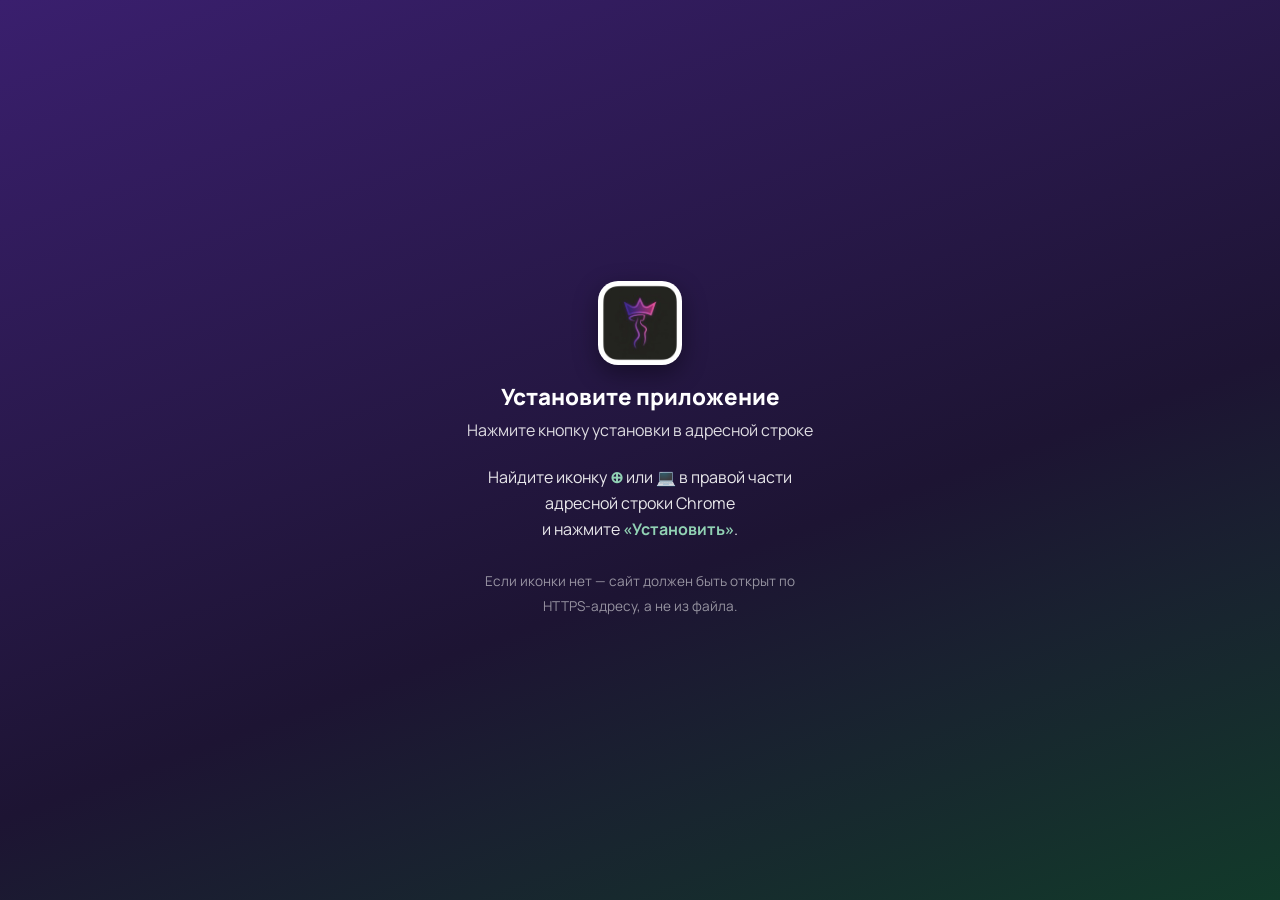
==== main.html @ 896938e8 "Приложение «Осанка и пресс» PWA: осанка (7 тренировок), пресс (8 тренировок), меню для плоского живо" ====
<!DOCTYPE html>
<html lang="ru">
<head>
  <meta charset="UTF-8" />
  <meta name="viewport" content="width=device-width, initial-scale=1, viewport-fit=cover" />
  <meta name="theme-color" content="#7a4bd1" />
  <title>Осанка и пресс</title>
  <link rel="manifest" href="manifest.json">
  <link rel="apple-touch-icon" href="icon-192.png">
  <link rel="preconnect" href="https://fonts.googleapis.com">
  <link rel="preconnect" href="https://fonts.gstatic.com" crossorigin>
  <link href="https://fonts.googleapis.com/css2?family=Manrope:wght@500;600;700;800&display=swap" rel="stylesheet">
  <link rel="stylesheet" href="app.css">
  <script src="access-control.js"></script>
</head>
<body>
  <div class="app">
    <header class="hero">
      <img src="images/main.jpg" alt="Наталья Макаренко">
    </header>
    <div class="hero-text">
        <span class="eyebrow">Программа Натальи Макаренко</span>
        <h1>Осанка<br>и пресс</h1>
        <p>Ровная спина и плоский живот — дома, без инвентаря</p>
    </div>

    <button class="welcome-video" id="welcome-video-btn">
      <div class="play-circle" data-icon="play"></div>
      <div>
        <strong>Приветственное видео</strong>
        <span>Начните знакомство с программой отсюда</span>
      </div>
    </button>

    <div class="row2">
      <button class="chip-btn" id="welcome-text-btn">
        <div class="chip-ico ico-violet" data-icon="heart"></div>
        Приветствие
      </button>
      <button class="chip-btn" id="instruction-btn">
        <div class="chip-ico ico-green" data-icon="info"></div>
        Важно перед тренировками
      </button>
    </div>

    <p class="section-title">Тренировки</p>

    <a class="program-card" href="posture.html">
      <span class="pc-tag tag-violet">7 тренировок</span>
      <img class="pc-img" src="images/posture1.jpg" alt="">
      <div class="pc-body">
        <div class="pc-text">
          <h3>Осанка</h3>
          <p>Спина, плечи, шея · по 4 упражнения</p>
          <div class="progress progress-violet"><i id="posture-progress" style="width:0"></i></div>
        </div>
        <div class="arrow arrow-violet" data-icon="arrow"></div>
      </div>
    </a>

    <a class="program-card" href="press.html">
      <span class="pc-tag tag-green">8 тренировок</span>
      <img class="pc-img" src="images/press1.jpg" alt="">
      <div class="pc-body">
        <div class="pc-text">
          <h3>Пресс</h3>
          <p>Кор и талия · 20–25 минут</p>
          <div class="progress progress-green"><i id="press-progress" style="width:0"></i></div>
        </div>
        <div class="arrow arrow-green" data-icon="arrow"></div>
      </div>
    </a>

    <p class="section-title">Питание</p>

    <a class="program-card" href="menu.html">
      <img class="pc-img" src="images/menu.jpg" alt="">
      <div class="pc-body">
        <div class="pc-text">
          <h3>Меню для плоского живота</h3>
          <p>Рацион от нутрициолога · PDF</p>
        </div>
        <div class="arrow arrow-green" data-icon="arrow"></div>
      </div>
    </a>
  </div>

  <!-- Приветствие (текст) -->
  <div class="modal" id="welcome-modal">
    <div class="modal-sheet">
      <button class="modal-close" data-close aria-label="Закрыть" data-icon="close"></button>
      <h2>Добро пожаловать в вашу трансформацию!</h2>
      <p>Хватит откладывать мечту о стройном, энергичном теле на потом — <strong>начни изменения прямо сейчас!</strong></p>
      <p class="note-box">Программа создана <strong>Натальей Макаренко</strong> — тренером, который на собственном примере доказал: возраст — просто цифра, и результат возможен в любом возрасте.</p>
      <p>Каждая тренировка — концентрат эффективных упражнений, проверенных сотнями женщин. Все видео-комплексы адаптированы — <strong>не нужно никакого зала, сверхинвентаря или опыта.</strong></p>
      <p>В программе акцент на <strong>здоровую спину, красивую осанку и плоский живот</strong> — а вместе с ними приходят лёгкость и уверенность.</p>
      <p class="lead">Начни сегодня — идеальный момент настал!</p>
    </div>
  </div>

  <script src="data.js"></script>
  <script src="app.js"></script>
  <script>
    document.querySelectorAll('[data-icon]').forEach(el => el.innerHTML = ICONS[el.dataset.icon]);
    renderTabbar('home');

    const welcomeModal = document.getElementById('welcome-modal');
    bindModal(welcomeModal);
    document.getElementById('welcome-text-btn').onclick = () => openModal(welcomeModal);
    document.getElementById('welcome-video-btn').onclick = () => openVideo(WELCOME_VIDEO, 'Приветственное видео');
    document.getElementById('instruction-btn').onclick = () => openVideo(INSTRUCTION_VIDEO, 'Важно перед тренировками');

    document.getElementById('posture-progress').style.width = (countDone('posture') / POSTURE.length * 100) + '%';
    document.getElementById('press-progress').style.width = (countDone('press') / PRESS.length * 100) + '%';
  </script>
</body>
</html>
---- app.css ----
/* Осанка и пресс — общая тема (фиолетово-зелёная) */
:root {
  --bg: #f4f0fa;
  --card: #ffffff;
  --ink: #241b35;
  --muted: #6e6780;
  --line: rgba(36, 27, 53, 0.08);

  --violet: #7a4bd1;
  --violet-deep: #5a2fb0;
  --violet-soft: #ece4fb;
  --green: #2f9e6e;
  --green-deep: #1f7a52;
  --green-soft: #def3e8;

  --grad-violet: linear-gradient(135deg, #8f5cf2 0%, #6a3cc8 100%);
  --grad-green: linear-gradient(135deg, #4cc28c 0%, #25875c 100%);
  --grad-brand: linear-gradient(120deg, #7a4bd1 0%, #8f5cf2 45%, #3fb07e 100%);

  --radius-lg: 28px;
  --radius: 20px;
  --radius-sm: 14px;
  --shadow: 0 10px 30px -12px rgba(66, 36, 120, 0.22);
  --safe-bottom: env(safe-area-inset-bottom, 0px);
}

* { box-sizing: border-box; -webkit-tap-highlight-color: transparent; }

html, body { margin: 0; padding: 0; }

body {
  background: var(--bg);
  color: var(--ink);
  font-family: 'Manrope', -apple-system, BlinkMacSystemFont, 'Segoe UI', Roboto, sans-serif;
  font-size: 16px;
  line-height: 1.45;
  -webkit-font-smoothing: antialiased;
}

a { color: inherit; text-decoration: none; }
button { font: inherit; color: inherit; border: 0; background: none; cursor: pointer; padding: 0; }
img, video { display: block; max-width: 100%; }

.app {
  max-width: 640px;
  margin: 0 auto;
  padding: 0 16px calc(110px + var(--safe-bottom));
}

/* ---------- Шапка страниц ---------- */
.topbar {
  display: flex;
  align-items: center;
  gap: 12px;
  padding: 18px 0 16px;
}
.topbar h1 {
  flex: 1;
  margin: 0;
  font-size: 20px;
  font-weight: 800;
  letter-spacing: -0.01em;
}
.icon-btn {
  width: 44px; height: 44px;
  flex: none;
  display: grid; place-items: center;
  border-radius: 50%;
  background: var(--card);
  box-shadow: var(--shadow);
}
.icon-btn svg { width: 22px; height: 22px; }

/* ---------- Главная: герой ---------- */
.hero {
  position: relative;
  margin: 0 -16px;
  aspect-ratio: 3 / 2;
  overflow: hidden;
}
.hero img { width: 100%; height: 100%; object-fit: cover; object-position: 50% 30%; }
.hero::after {
  content: '';
  position: absolute; inset: 0;
  background:
    linear-gradient(to bottom, rgba(0, 0, 0, 0) 55%, var(--bg) 100%),
    linear-gradient(120deg, rgba(122, 75, 209, 0.18), rgba(63, 176, 126, 0.08));
}
.hero-text {
  position: relative;
  margin-top: -18px;
  z-index: 1;
}
.eyebrow {
  display: inline-block;
  font-size: 12px;
  font-weight: 800;
  letter-spacing: 0.08em;
  text-transform: uppercase;
  color: var(--green-deep);
  background: var(--green-soft);
  padding: 5px 10px;
  border-radius: 999px;
}
.hero-text h1 {
  margin: 10px 0 2px;
  font-size: 34px;
  line-height: 1.05;
  font-weight: 800;
  letter-spacing: -0.02em;
}
.hero-text p { margin: 0; color: var(--muted); font-weight: 600; }

/* ---------- Кнопки ---------- */
.btn {
  display: flex;
  align-items: center;
  justify-content: center;
  gap: 10px;
  width: 100%;
  min-height: 54px;
  padding: 14px 20px;
  border-radius: var(--radius);
  font-weight: 800;
  font-size: 16px;
  transition: transform .15s ease, box-shadow .2s ease, filter .2s ease;
}
.btn:active { transform: scale(0.98); }
.btn-violet { background: var(--grad-violet); color: #fff; box-shadow: 0 12px 26px -12px rgba(106, 60, 200, .7); }
.btn-green { background: var(--grad-green); color: #fff; box-shadow: 0 12px 26px -12px rgba(37, 135, 92, .7); }
.btn-ghost { background: var(--card); color: var(--ink); box-shadow: var(--shadow); }
.btn-done { background: var(--green-soft); color: var(--green-deep); }
.btn svg { width: 22px; height: 22px; flex: none; }

/* Большая кнопка приветственного видео */
.welcome-video {
  position: relative;
  display: flex;
  align-items: center;
  gap: 16px;
  width: 100%;
  margin-top: 18px;
  padding: 18px;
  border-radius: var(--radius-lg);
  background: var(--grad-brand);
  color: #fff;
  text-align: left;
  box-shadow: 0 18px 36px -16px rgba(106, 60, 200, .75);
  overflow: hidden;
}
.welcome-video::before {
  content: '';
  position: absolute;
  right: -40px; top: -40px;
  width: 160px; height: 160px;
  border-radius: 50%;
  background: rgba(255, 255, 255, .12);
}
.play-circle {
  width: 58px; height: 58px;
  flex: none;
  display: grid; place-items: center;
  border-radius: 50%;
  background: #fff;
  color: var(--violet);
  box-shadow: 0 0 0 8px rgba(255, 255, 255, .22);
}
.play-circle svg { width: 24px; height: 24px; margin-left: 3px; }
.welcome-video strong { display: block; font-size: 18px; font-weight: 800; }
.welcome-video span { display: block; font-size: 14px; opacity: .85; font-weight: 600; }

.row2 { display: grid; grid-template-columns: 1fr 1fr; gap: 12px; margin-top: 12px; }
.chip-btn {
  display: flex;
  flex-direction: column;
  align-items: flex-start;
  gap: 10px;
  padding: 16px;
  border-radius: var(--radius);
  background: var(--card);
  box-shadow: var(--shadow);
  text-align: left;
  font-weight: 800;
  font-size: 15px;
  line-height: 1.2;
}
.chip-ico {
  width: 38px; height: 38px;
  display: grid; place-items: center;
  border-radius: 12px;
}
.chip-ico svg { width: 20px; height: 20px; }
.ico-violet { background: var(--violet-soft); color: var(--violet); }
.ico-green { background: var(--green-soft); color: var(--green); }

/* ---------- Разделы ---------- */
.section-title {
  margin: 28px 2px 12px;
  font-size: 13px;
  font-weight: 800;
  letter-spacing: 0.08em;
  text-transform: uppercase;
  color: var(--muted);
}

.program-card {
  position: relative;
  display: block;
  border-radius: var(--radius-lg);
  overflow: hidden;
  background: var(--card);
  box-shadow: var(--shadow);
  margin-bottom: 14px;
  transition: transform .15s ease;
}
.program-card:active { transform: scale(0.99); }
.program-card .pc-img { aspect-ratio: 21 / 9; width: 100%; object-fit: cover; }
.program-card .pc-body {
  display: flex;
  align-items: center;
  gap: 14px;
  padding: 16px 18px;
}
.pc-body .pc-text { flex: 1; min-width: 0; }
.pc-body h3 { margin: 0; font-size: 19px; font-weight: 800; }
.pc-body p { margin: 2px 0 0; color: var(--muted); font-size: 14px; font-weight: 600; }
.arrow {
  width: 40px; height: 40px;
  flex: none;
  display: grid; place-items: center;
  border-radius: 50%;
  color: #fff;
}
.arrow svg { width: 20px; height: 20px; }
.arrow-violet { background: var(--grad-violet); }
.arrow-green { background: var(--grad-green); }
.pc-tag {
  position: absolute;
  top: 12px; left: 12px;
  font-size: 12px; font-weight: 800;
  padding: 6px 10px;
  border-radius: 999px;
  background: rgba(255, 255, 255, .92);
  backdrop-filter: blur(6px);
}
.tag-violet { color: var(--violet-deep); }
.tag-green { color: var(--green-deep); }

.progress {
  height: 6px;
  border-radius: 999px;
  background: var(--line);
  overflow: hidden;
  margin-top: 8px;
}
.progress i { display: block; height: 100%; border-radius: inherit; }
.progress-violet i { background: var(--grad-violet); }
.progress-green i { background: var(--grad-green); }

/* ---------- Список тренировок ---------- */
.intro-card {
  padding: 18px;
  border-radius: var(--radius-lg);
  margin-bottom: 16px;
}
.intro-violet { background: var(--violet-soft); }
.intro-green { background: var(--green-soft); }
.intro-card h2 { margin: 0 0 4px; font-size: 18px; font-weight: 800; }
.intro-card p { margin: 0; color: var(--muted); font-size: 14px; font-weight: 600; }

.workout-grid { display: grid; grid-template-columns: 1fr; gap: 14px; }
@media (min-width: 560px) { .workout-grid { grid-template-columns: 1fr 1fr; } }

.w-card {
  position: relative;
  display: block;
  border-radius: var(--radius-lg);
  overflow: hidden;
  background: var(--card);
  box-shadow: var(--shadow);
}
.w-card img { aspect-ratio: 21 / 9; width: 100%; object-fit: cover; }
.w-card .w-body { display: flex; align-items: center; gap: 12px; padding: 14px 16px; }
.w-num {
  width: 44px; height: 44px;
  flex: none;
  display: grid; place-items: center;
  border-radius: 14px;
  font-weight: 800;
  font-size: 18px;
}
.w-body .w-text { flex: 1; min-width: 0; }
.w-body h3 { margin: 0; font-size: 17px; font-weight: 800; }
.w-body p { margin: 1px 0 0; font-size: 13px; color: var(--muted); font-weight: 600; }
.done-badge {
  position: absolute;
  top: 10px; right: 10px;
  display: flex; align-items: center; gap: 4px;
  padding: 5px 10px 5px 7px;
  border-radius: 999px;
  background: var(--green);
  color: #fff;
  font-size: 12px;
  font-weight: 800;
}
.done-badge svg { width: 14px; height: 14px; }

/* ---------- Страница тренировки ---------- */
.card {
  background: var(--card);
  border-radius: var(--radius-lg);
  box-shadow: var(--shadow);
  padding: 18px;
  margin-bottom: 14px;
}
.card h2 { margin: 0 0 4px; font-size: 18px; font-weight: 800; }
.card .sub { margin: 0; color: var(--muted); font-size: 14px; font-weight: 600; }

.ex-head { display: flex; align-items: center; gap: 12px; margin-bottom: 12px; }
.ex-head .w-num { width: 38px; height: 38px; font-size: 15px; border-radius: 12px; }
.ex-head h2 { margin: 0; }

.video-box {
  position: relative;
  aspect-ratio: 9 / 16;
  max-height: 72vh;
  margin: 0 auto;
  border-radius: var(--radius);
  overflow: hidden;
  background: #1b1427;
}
.video-box video { width: 100%; height: 100%; object-fit: contain; background: #1b1427; }

.meta-row { display: flex; gap: 8px; flex-wrap: wrap; margin-top: 10px; }
.pill {
  display: inline-flex; align-items: center; gap: 6px;
  padding: 7px 12px;
  border-radius: 999px;
  font-size: 13px;
  font-weight: 800;
}
.pill svg { width: 15px; height: 15px; }
.pill-violet { background: var(--violet-soft); color: var(--violet-deep); }
.pill-green { background: var(--green-soft); color: var(--green-deep); }

.ex-list { display: grid; gap: 8px; margin-top: 12px; }
.ex-item {
  display: flex; align-items: center; gap: 14px;
  padding: 12px 14px;
  border-radius: var(--radius-sm);
  background: var(--bg);
}
.ex-item .n { font-weight: 800; font-size: 18px; color: var(--green); width: 28px; flex: none; }
.ex-item b { display: block; font-weight: 800; }
.ex-item span { display: block; font-size: 14px; color: var(--muted); font-weight: 600; }

.pager { display: grid; grid-template-columns: 1fr 1fr; gap: 12px; margin-top: 12px; }
.pager .btn { min-height: 48px; font-size: 15px; }
.pager .btn[aria-disabled="true"] { opacity: .4; pointer-events: none; }

/* ---------- Меню питания ---------- */
.menu-hero {
  position: relative;
  border-radius: var(--radius-lg);
  overflow: hidden;
  box-shadow: var(--shadow);
  margin-bottom: 14px;
}
.menu-hero img { width: 100%; aspect-ratio: 16 / 10; object-fit: cover; }
.menu-hero .mh-text {
  position: absolute; left: 0; right: 0; bottom: 0;
  padding: 40px 18px 18px;
  background: linear-gradient(to top, rgba(20, 60, 40, .85), transparent);
  color: #fff;
}
.mh-text h2 { margin: 0; font-size: 26px; font-weight: 800; line-height: 1.1; }
.mh-text p { margin: 4px 0 0; font-weight: 600; opacity: .9; }

.tips { display: grid; gap: 10px; margin: 0; padding: 0; list-style: none; }
.tips li { display: flex; gap: 12px; align-items: flex-start; font-weight: 600; font-size: 15px; }
.tips li svg { width: 22px; height: 22px; flex: none; color: var(--green); margin-top: 1px; }

/* ---------- Профиль ---------- */
.stats { display: grid; grid-template-columns: 1fr 1fr; gap: 12px; margin-bottom: 14px; }
.stat {
  padding: 16px;
  border-radius: var(--radius);
}
.stat b { display: block; font-size: 28px; font-weight: 800; line-height: 1; }
.stat span { display: block; margin-top: 6px; font-size: 13px; font-weight: 700; color: var(--muted); }
.stat-violet { background: var(--violet-soft); }
.stat-violet b { color: var(--violet-deep); }
.stat-green { background: var(--green-soft); }
.stat-green b { color: var(--green-deep); }

.measure-grid {
  display: grid;
  grid-template-columns: 1fr 88px 88px;
  gap: 10px 10px;
  align-items: center;
  margin: 14px 0 16px;
}
.measure-grid .h { font-size: 13px; font-weight: 800; color: var(--muted); text-align: center; }
.measure-grid label { font-weight: 700; }
.measure-grid input {
  width: 100%;
  padding: 10px 6px;
  border: 1.5px solid var(--line);
  border-radius: 12px;
  background: var(--bg);
  font: inherit;
  font-weight: 700;
  text-align: center;
  color: var(--ink);
  outline: none;
}
.measure-grid input:focus { border-color: var(--violet); background: #fff; }

.result-row {
  display: flex; justify-content: space-between; align-items: center;
  padding: 12px 14px;
  border-radius: var(--radius-sm);
  background: var(--bg);
  font-weight: 700;
  margin-top: 8px;
}
.good { color: var(--green-deep); }
.bad { color: #c2410c; }
.none { color: var(--muted); font-weight: 600; }
.saved-note { text-align: center; font-size: 13px; color: var(--muted); font-weight: 600; margin: 10px 0 0; }

/* ---------- Нижнее меню ---------- */
.tabbar {
  position: fixed;
  left: 0; right: 0; bottom: 0;
  z-index: 40;
  max-width: 640px;
  margin: 0 auto;
  padding: 8px 12px calc(8px + var(--safe-bottom));
  background: rgba(255, 255, 255, .86);
  backdrop-filter: blur(14px);
  -webkit-backdrop-filter: blur(14px);
  border-radius: 26px 26px 0 0;
  box-shadow: 0 -10px 30px -18px rgba(66, 36, 120, .35);
  display: flex;
  justify-content: space-around;
}
.tabbar a {
  display: flex; flex-direction: column; align-items: center; gap: 3px;
  min-width: 76px;
  padding: 6px 8px;
  border-radius: 16px;
  color: var(--muted);
  font-size: 12px;
  font-weight: 700;
}
.tabbar a svg { width: 26px; height: 26px; }
.tabbar a.active { color: var(--violet); }
.tabbar a.active svg { filter: drop-shadow(0 4px 8px rgba(122, 75, 209, .35)); }

/* ---------- Модальные окна ---------- */
.modal {
  position: fixed; inset: 0;
  z-index: 100;
  display: none;
  align-items: center; justify-content: center;
  padding: 16px;
  background: rgba(24, 14, 42, .82);
  backdrop-filter: blur(4px);
}
.modal.open { display: flex; animation: fade .2s ease; }
@keyframes fade { from { opacity: 0; } to { opacity: 1; } }
.modal-sheet {
  position: relative;
  width: 100%;
  max-width: 560px;
  max-height: 88vh;
  overflow-y: auto;
  background: var(--card);
  border-radius: var(--radius-lg);
  padding: 20px;
  animation: pop .25s cubic-bezier(.2, .9, .3, 1.2);
}
@keyframes pop { from { transform: scale(.94); opacity: 0; } to { transform: scale(1); opacity: 1; } }
.modal-sheet h2 { margin: 0 44px 12px 0; font-size: 20px; font-weight: 800; line-height: 1.2; }
.modal-sheet p { color: var(--muted); margin: 0 0 12px; }
.modal-sheet p strong { color: var(--ink); }
.modal-close {
  position: absolute; top: 14px; right: 14px;
  width: 36px; height: 36px;
  display: grid; place-items: center;
  border-radius: 50%;
  background: var(--bg);
  color: var(--ink);
  z-index: 2;
}
.modal-close svg { width: 20px; height: 20px; }
.note-box {
  padding: 12px 14px;
  border-radius: var(--radius-sm);
  background: var(--violet-soft);
  color: var(--ink) !important;
  font-size: 14px;
}
.lead { font-weight: 800; color: var(--green-deep) !important; text-align: center; margin: 8px 0 0 !important; }

/* PDF-просмотр */
.pdf-modal { padding: 0; background: rgba(24, 14, 42, .95); }
.pdf-wrap { position: relative; width: 100%; height: 100%; max-width: 900px; }
.pdf-pages { width: 100%; height: 100%; overflow-y: auto; background: #fff; }
.pdf-pages canvas { display: block; width: 100%; height: auto; }
.pdf-loader {
  position: absolute; inset: 0;
  display: flex; flex-direction: column; align-items: center; justify-content: center; gap: 14px;
  color: #fff; font-weight: 700;
  background: rgba(24, 14, 42, .9);
}
.spinner {
  width: 40px; height: 40px;
  border-radius: 50%;
  border: 4px solid rgba(255, 255, 255, .25);
  border-top-color: #9ee6c2;
  animation: spin 0.9s linear infinite;
}
@keyframes spin { to { transform: rotate(360deg); } }
.pdf-modal .modal-close { top: calc(12px + env(safe-area-inset-top, 0px)); right: 12px; background: rgba(0, 0, 0, .55); color: #fff; }

@media (prefers-reduced-motion: reduce) {
  *, *::before, *::after { animation: none !important; transition: none !important; }
}
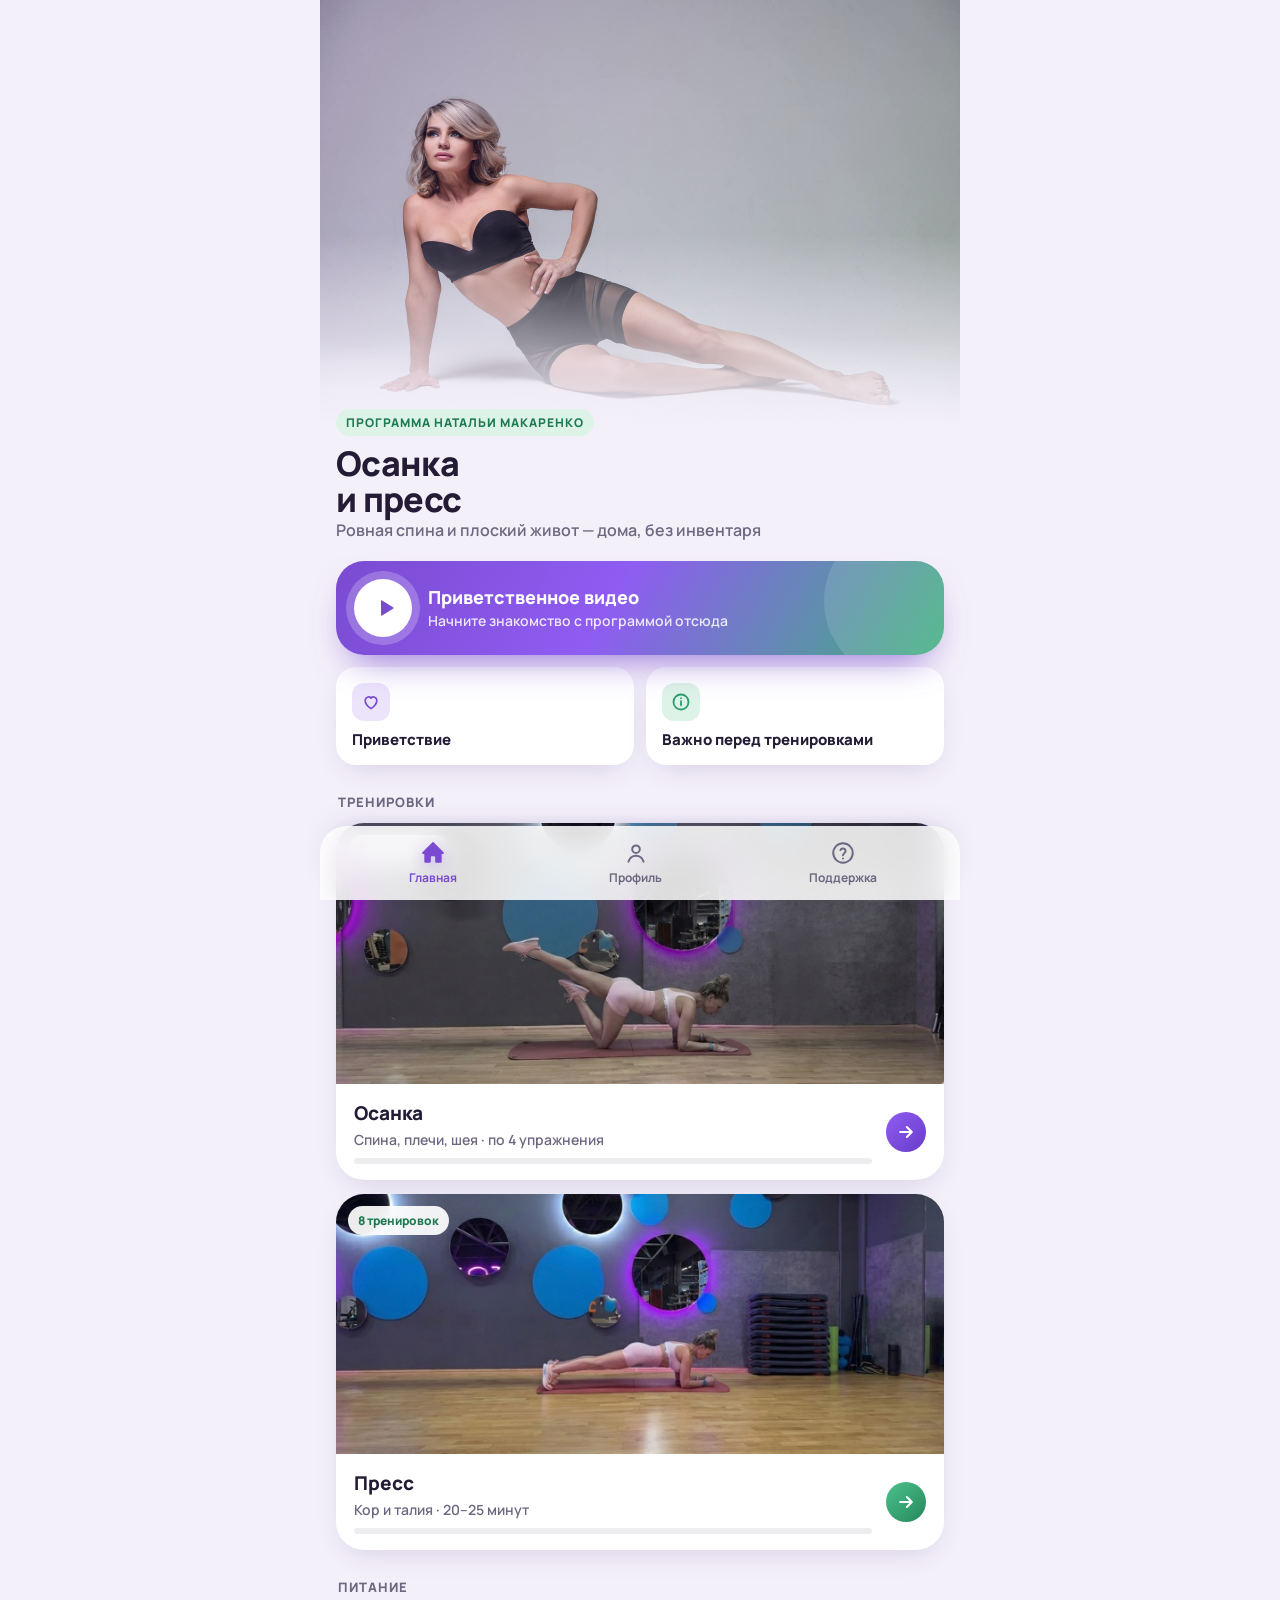
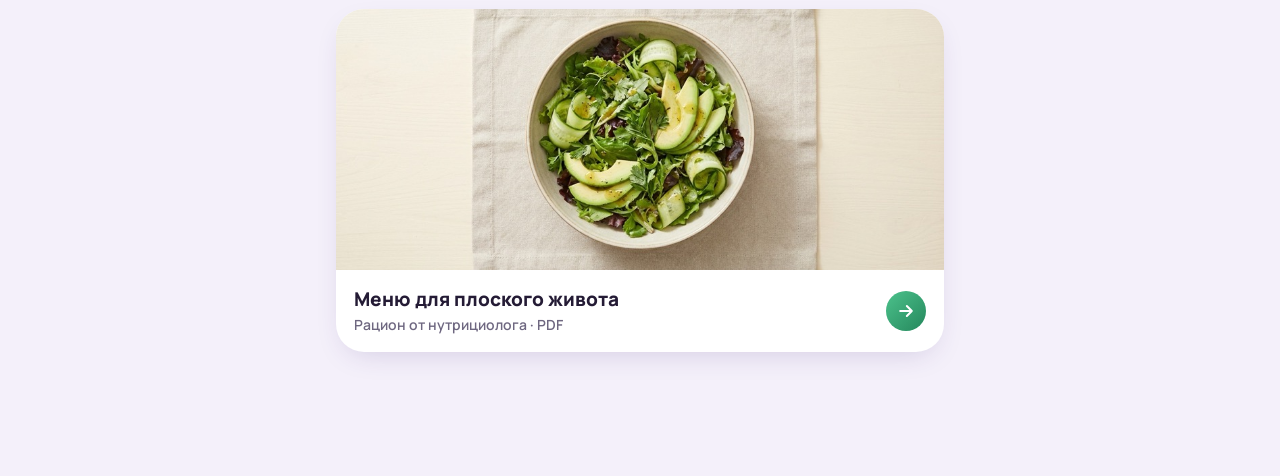
==== commit a4f17182: "Убрать обязательную установку PWA и ограничение доступа 90 дней Приложение открывается как обычный с" ====
--- a/main.html
+++ b/main.html
@@ -11,7 +11,6 @@
   <link rel="preconnect" href="https://fonts.gstatic.com" crossorigin>
   <link href="https://fonts.googleapis.com/css2?family=Manrope:wght@500;600;700;800&display=swap" rel="stylesheet">
   <link rel="stylesheet" href="app.css">
-  <script src="access-control.js"></script>
 </head>
 <body>
   <div class="app">
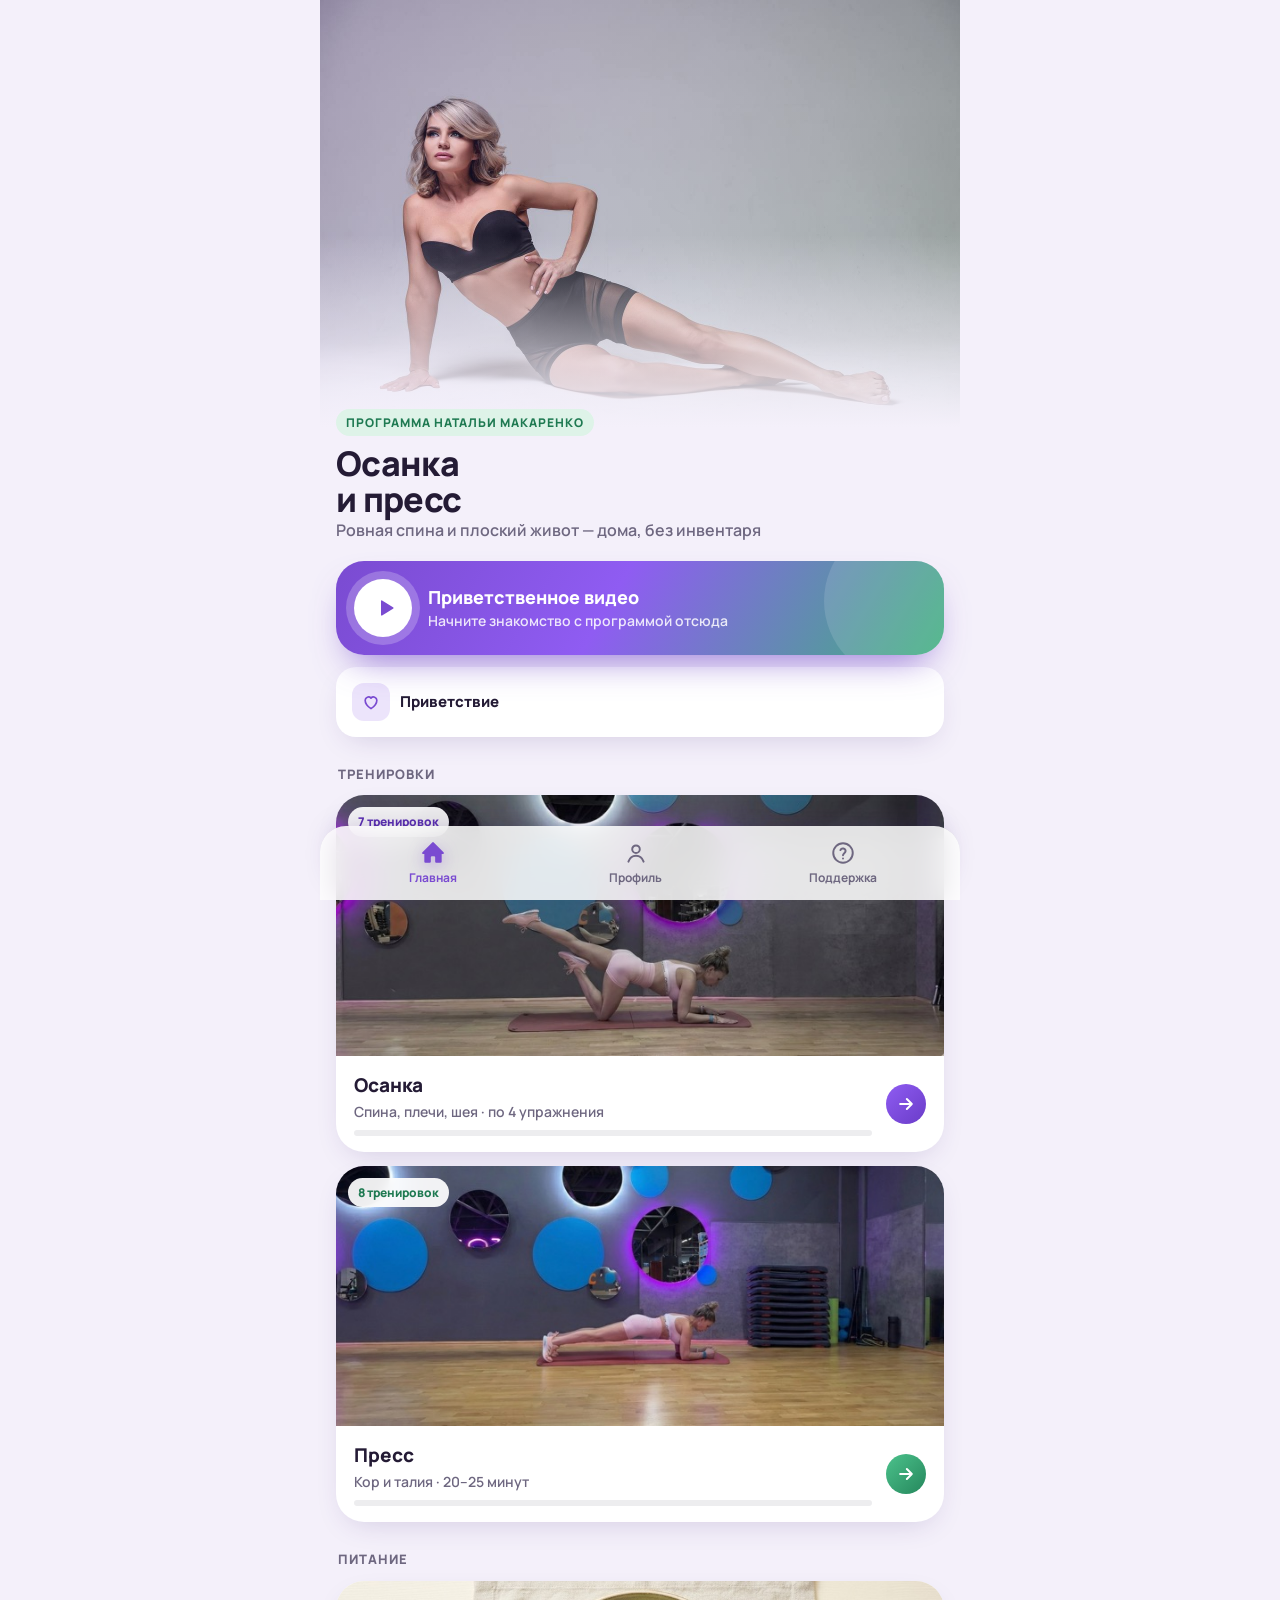
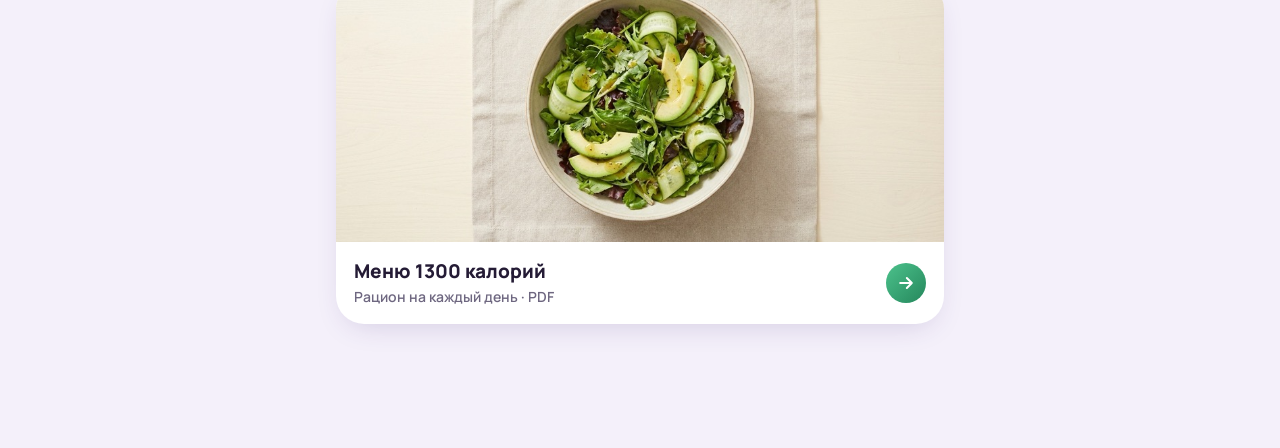
==== commit 43805518: "Меню 1300 калорий вместо меню для плоского живота, убрать «Важно перед тренировками» Co-Authored-By:" ====
--- a/main.html
+++ b/main.html
@@ -31,16 +31,10 @@
       </div>
     </button>
 
-    <div class="row2">
-      <button class="chip-btn" id="welcome-text-btn">
-        <div class="chip-ico ico-violet" data-icon="heart"></div>
-        Приветствие
-      </button>
-      <button class="chip-btn" id="instruction-btn">
-        <div class="chip-ico ico-green" data-icon="info"></div>
-        Важно перед тренировками
-      </button>
-    </div>
+    <button class="chip-btn chip-wide" id="welcome-text-btn">
+      <div class="chip-ico ico-violet" data-icon="heart"></div>
+      Приветствие
+    </button>
 
     <p class="section-title">Тренировки</p>
 
@@ -76,8 +70,8 @@
       <img class="pc-img" src="images/menu.jpg" alt="">
       <div class="pc-body">
         <div class="pc-text">
-          <h3>Меню для плоского живота</h3>
-          <p>Рацион от нутрициолога · PDF</p>
+          <h3>Меню 1300 калорий</h3>
+          <p>Рацион на каждый день · PDF</p>
         </div>
         <div class="arrow arrow-green" data-icon="arrow"></div>
       </div>
@@ -107,7 +101,6 @@
     bindModal(welcomeModal);
     document.getElementById('welcome-text-btn').onclick = () => openModal(welcomeModal);
     document.getElementById('welcome-video-btn').onclick = () => openVideo(WELCOME_VIDEO, 'Приветственное видео');
-    document.getElementById('instruction-btn').onclick = () => openVideo(INSTRUCTION_VIDEO, 'Важно перед тренировками');
 
     document.getElementById('posture-progress').style.width = (countDone('posture') / POSTURE.length * 100) + '%';
     document.getElementById('press-progress').style.width = (countDone('press') / PRESS.length * 100) + '%';
--- a/app.css
+++ b/app.css
@@ -528,3 +528,10 @@
 @media (prefers-reduced-motion: reduce) {
   *, *::before, *::after { animation: none !important; transition: none !important; }
 }
+
+/* Вступление в разделе «Осанка» */
+#intro .welcome-video { margin: 0 0 14px; }
+.w-num svg { width: 16px; height: 16px; margin-left: 2px; }
+
+/* Одна широкая кнопка «Приветствие» */
+.chip-wide { width: 100%; flex-direction: row; align-items: center; margin-top: 12px; }
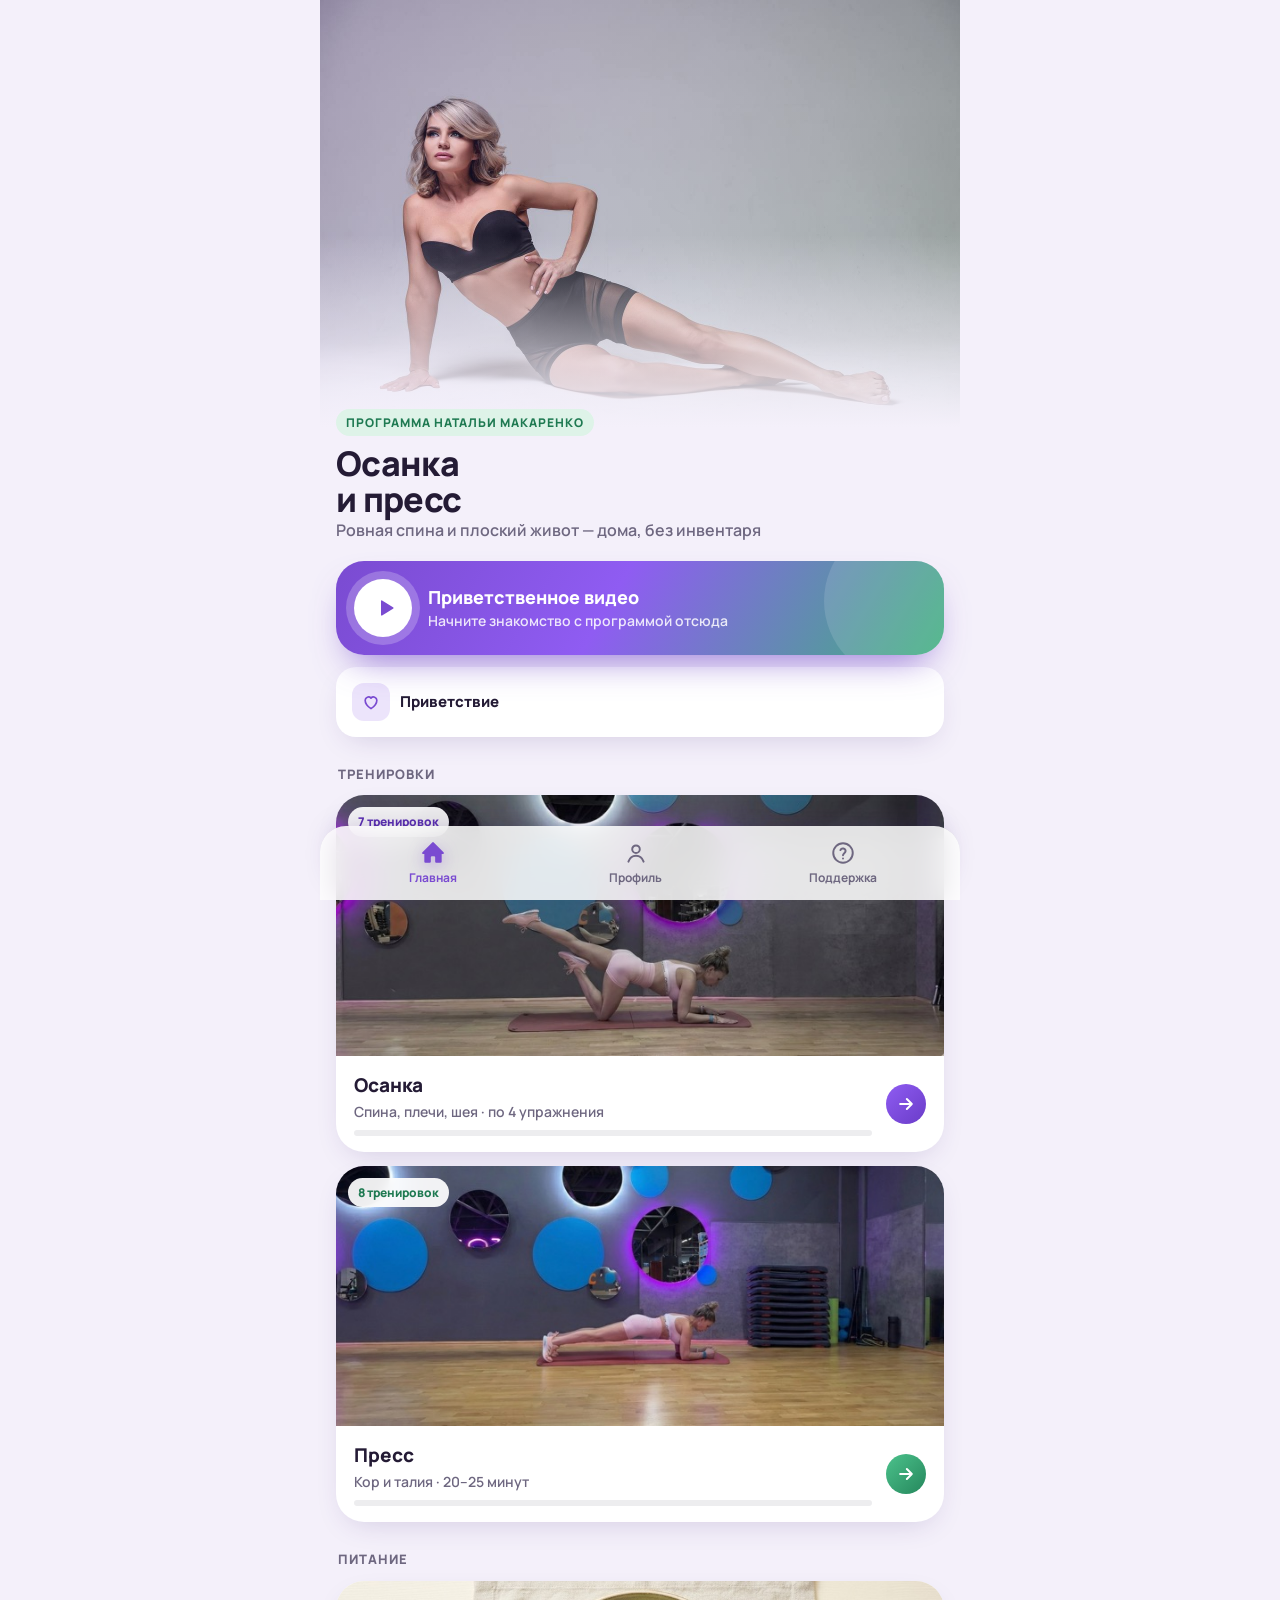
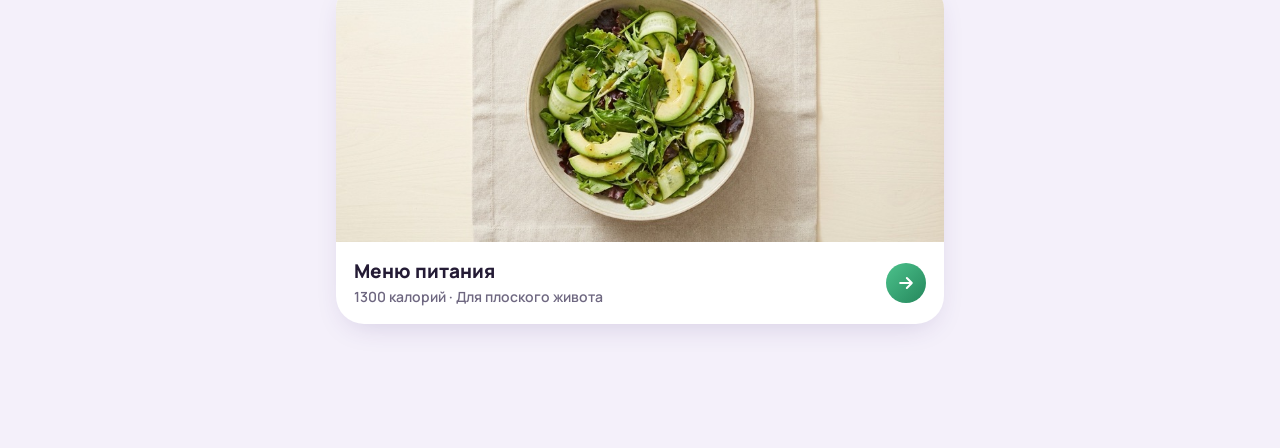
==== commit 6695c630: "Питание: два меню — 1300 калорий и для плоского живота Co-Authored-By: Claude Opus 5.5 <noreply@anth" ====
--- a/main.html
+++ b/main.html
@@ -70,8 +70,8 @@
       <img class="pc-img" src="images/menu.jpg" alt="">
       <div class="pc-body">
         <div class="pc-text">
-          <h3>Меню 1300 калорий</h3>
-          <p>Рацион на каждый день · PDF</p>
+          <h3>Меню питания</h3>
+          <p>1300 калорий · Для плоского живота</p>
         </div>
         <div class="arrow arrow-green" data-icon="arrow"></div>
       </div>
--- a/app.css
+++ b/app.css
@@ -535,3 +535,128 @@
 
 /* Одна широкая кнопка «Приветствие» */
 .chip-wide { width: 100%; flex-direction: row; align-items: center; margin-top: 12px; }
+
+/* Правило отдыха в тренировке */
+.rest-note {
+  display: flex; align-items: flex-start; gap: 10px;
+  margin-top: 12px;
+  padding: 12px 14px;
+  border-radius: var(--radius-sm);
+  background: var(--green-soft);
+  color: var(--green-deep);
+  font-size: 14px;
+  font-weight: 600;
+  line-height: 1.4;
+}
+.rest-note svg { width: 20px; height: 20px; flex: none; margin-top: 1px; }
+.rest-note b { font-weight: 800; }
+
+/* Кнопка «Как делать» и окно техники */
+.ex-item .ex-text { flex: 1; min-width: 0; }
+.howto-btn {
+  flex: none;
+  padding: 8px 12px;
+  border-radius: 999px;
+  background: var(--violet-soft);
+  color: var(--violet-deep);
+  font-size: 13px;
+  font-weight: 800;
+}
+.howto-btn:active { transform: scale(.96); }
+
+.guide h2 { margin-bottom: 10px; font-size: 24px; }
+.guide h3 { margin: 18px 0 10px; font-size: 16px; font-weight: 800; }
+.guide-tag {
+  display: inline-block;
+  margin-bottom: 8px;
+  padding: 4px 10px;
+  border-radius: 999px;
+  background: var(--green-soft);
+  color: var(--green-deep);
+  font-size: 12px;
+  font-weight: 800;
+  letter-spacing: .06em;
+  text-transform: uppercase;
+}
+.guide-intro {
+  padding: 14px;
+  border-radius: var(--radius-sm);
+  background: var(--violet-soft);
+  color: var(--ink) !important;
+  font-size: 15px;
+}
+.guide-steps { list-style: none; counter-reset: step; display: grid; gap: 10px; margin: 0; padding: 0; }
+.guide-steps > li {
+  counter-increment: step;
+  position: relative;
+  padding: 12px 14px 12px 52px;
+  border-radius: var(--radius-sm);
+  background: var(--bg);
+  color: var(--muted);
+  font-size: 15px;
+  line-height: 1.5;
+}
+.guide-steps > li b, .guide-sub b { color: var(--ink); }
+.guide-steps > li::before {
+  content: counter(step);
+  position: absolute;
+  left: 12px; top: 12px;
+  width: 28px; height: 28px;
+  display: grid; place-items: center;
+  border-radius: 50%;
+  background: var(--grad-green);
+  color: #fff;
+  font-weight: 800;
+  font-size: 14px;
+}
+
+/* Чек-лист внутри шага техники */
+.guide-sub { list-style: none; display: grid; gap: 6px; margin: 10px 0 0; padding: 0; }
+.guide-sub li {
+  position: relative;
+  padding: 8px 10px 8px 32px;
+  border-radius: 10px;
+  background: var(--card);
+  font-size: 14px;
+}
+.guide-sub li::before {
+  content: '✓';
+  position: absolute;
+  left: 11px; top: 8px;
+  color: var(--green);
+  font-weight: 800;
+}
+
+/* Карточки меню питания */
+.menu-card {
+  display: flex;
+  gap: 16px;
+  padding: 14px;
+  margin-bottom: 14px;
+  border-radius: var(--radius-lg);
+  background: var(--card);
+  box-shadow: var(--shadow);
+}
+.menu-cover {
+  width: 104px;
+  flex: none;
+  aspect-ratio: 3 / 4.2;
+  object-fit: cover;
+  object-position: top;
+  border-radius: 14px;
+  box-shadow: 0 8px 18px -8px rgba(36, 27, 53, .35);
+}
+.menu-info { flex: 1; min-width: 0; display: flex; flex-direction: column; }
+.menu-info h2 { margin: 6px 0 2px; font-size: 18px; font-weight: 800; line-height: 1.2; }
+.menu-info p { margin: 0; color: var(--muted); font-size: 14px; font-weight: 600; }
+.menu-tag {
+  align-self: flex-start;
+  padding: 3px 9px;
+  border-radius: 999px;
+  background: var(--green-soft);
+  color: var(--green-deep);
+  font-size: 12px;
+  font-weight: 800;
+}
+.menu-actions { display: grid; grid-template-columns: 1fr 1fr; gap: 8px; margin-top: auto; padding-top: 12px; }
+.btn-sm { min-height: 42px; padding: 8px 10px; font-size: 14px; border-radius: 14px; }
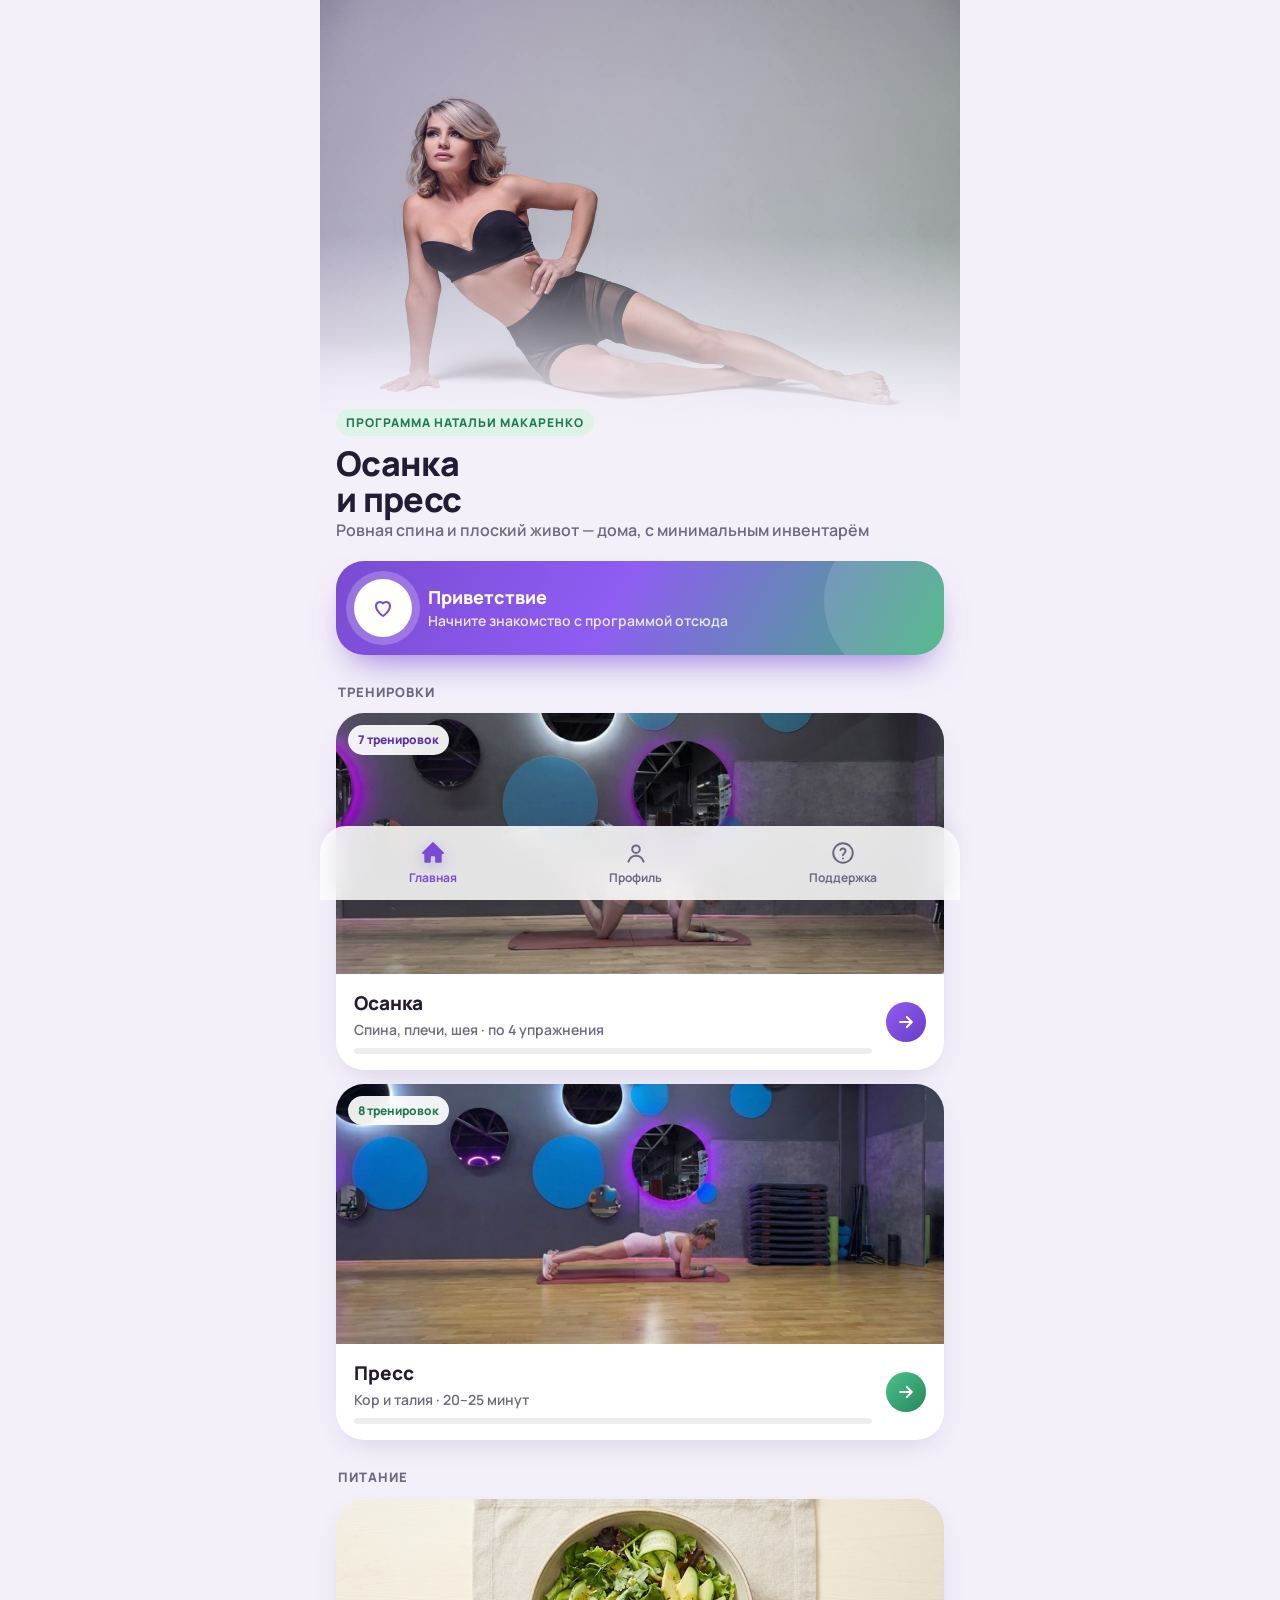
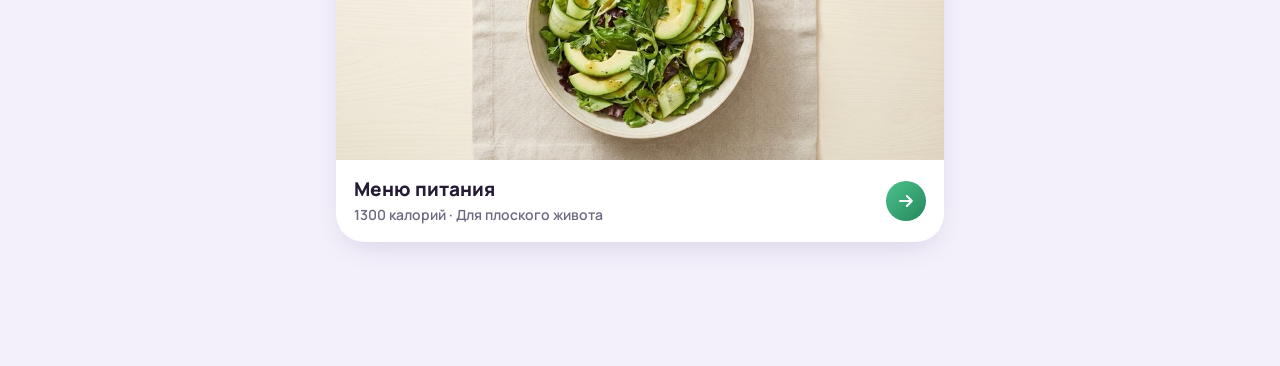
==== commit d5c8b7da: "Питание и пресс: видео, новое приветствие - Питание: кнопка «Видео о питании» над меню - Пресс: виде" ====
--- a/main.html
+++ b/main.html
@@ -20,20 +20,15 @@
     <div class="hero-text">
         <span class="eyebrow">Программа Натальи Макаренко</span>
         <h1>Осанка<br>и пресс</h1>
-        <p>Ровная спина и плоский живот — дома, без инвентаря</p>
+        <p>Ровная спина и плоский живот — дома, с минимальным инвентарём</p>
     </div>
 
-    <button class="welcome-video" id="welcome-video-btn">
-      <div class="play-circle" data-icon="play"></div>
+    <button class="welcome-video" id="welcome-text-btn">
+      <div class="play-circle" data-icon="heart"></div>
       <div>
-        <strong>Приветственное видео</strong>
+        <strong>Приветствие</strong>
         <span>Начните знакомство с программой отсюда</span>
       </div>
-    </button>
-
-    <button class="chip-btn chip-wide" id="welcome-text-btn">
-      <div class="chip-ico ico-violet" data-icon="heart"></div>
-      Приветствие
     </button>
 
     <p class="section-title">Тренировки</p>
@@ -78,16 +73,18 @@
     </a>
   </div>
 
+
   <!-- Приветствие (текст) -->
   <div class="modal" id="welcome-modal">
     <div class="modal-sheet">
       <button class="modal-close" data-close aria-label="Закрыть" data-icon="close"></button>
-      <h2>Добро пожаловать в вашу трансформацию!</h2>
-      <p>Хватит откладывать мечту о стройном, энергичном теле на потом — <strong>начни изменения прямо сейчас!</strong></p>
-      <p class="note-box">Программа создана <strong>Натальей Макаренко</strong> — тренером, который на собственном примере доказал: возраст — просто цифра, и результат возможен в любом возрасте.</p>
-      <p>Каждая тренировка — концентрат эффективных упражнений, проверенных сотнями женщин. Все видео-комплексы адаптированы — <strong>не нужно никакого зала, сверхинвентаря или опыта.</strong></p>
-      <p>В программе акцент на <strong>здоровую спину, красивую осанку и плоский живот</strong> — а вместе с ними приходят лёгкость и уверенность.</p>
-      <p class="lead">Начни сегодня — идеальный момент настал!</p>
+      <h2>Добро пожаловать 🤍</h2>
+      <p>Если вы здесь - значит, где-то внутри уже созрело желание перестать откладывать заботу о себе на «понедельник».</p>
+      <p class="note-box">Меня зовут <strong>Наталья Макаренко</strong>. Я не буду обещать вам чудо за три дня (потому что волшебной кнопки не существует). Но я на собственном примере точно знаю, что возраст - это просто цифра, а результат возможен вне зависимости от того сколько нам лет.</p>
+      <p>В этих программах концентрат эффективных упражнений, которые я проверила на себе и на тысячах женщин до вас.</p>
+      <p>Ничего сложного: не нужен зал, дорогой инвентарь или спортивный опыт за плечами. Только вы, немного времени в день и ваше желание увидеть лучшую версию себя.</p>
+      <p>И помните, что идеальный момент всегда <strong>СЕГОДНЯ</strong>.</p>
+      <p class="lead">Так что добро пожаловать в свою трансформацию. Начнём?</p>
     </div>
   </div>
 
@@ -100,7 +97,7 @@
     const welcomeModal = document.getElementById('welcome-modal');
     bindModal(welcomeModal);
     document.getElementById('welcome-text-btn').onclick = () => openModal(welcomeModal);
-    document.getElementById('welcome-video-btn').onclick = () => openVideo(WELCOME_VIDEO, 'Приветственное видео');
+
 
     document.getElementById('posture-progress').style.width = (countDone('posture') / POSTURE.length * 100) + '%';
     document.getElementById('press-progress').style.width = (countDone('press') / PRESS.length * 100) + '%';
--- a/app.css
+++ b/app.css
@@ -660,3 +660,6 @@
 }
 .menu-actions { display: grid; grid-template-columns: 1fr 1fr; gap: 8px; margin-top: auto; padding-top: 12px; }
 .btn-sm { min-height: 42px; padding: 8px 10px; font-size: 14px; border-radius: 14px; }
+.menu-open-wide { grid-column: span 2; }
+
+.play-circle svg[stroke] { margin-left: 0; }
